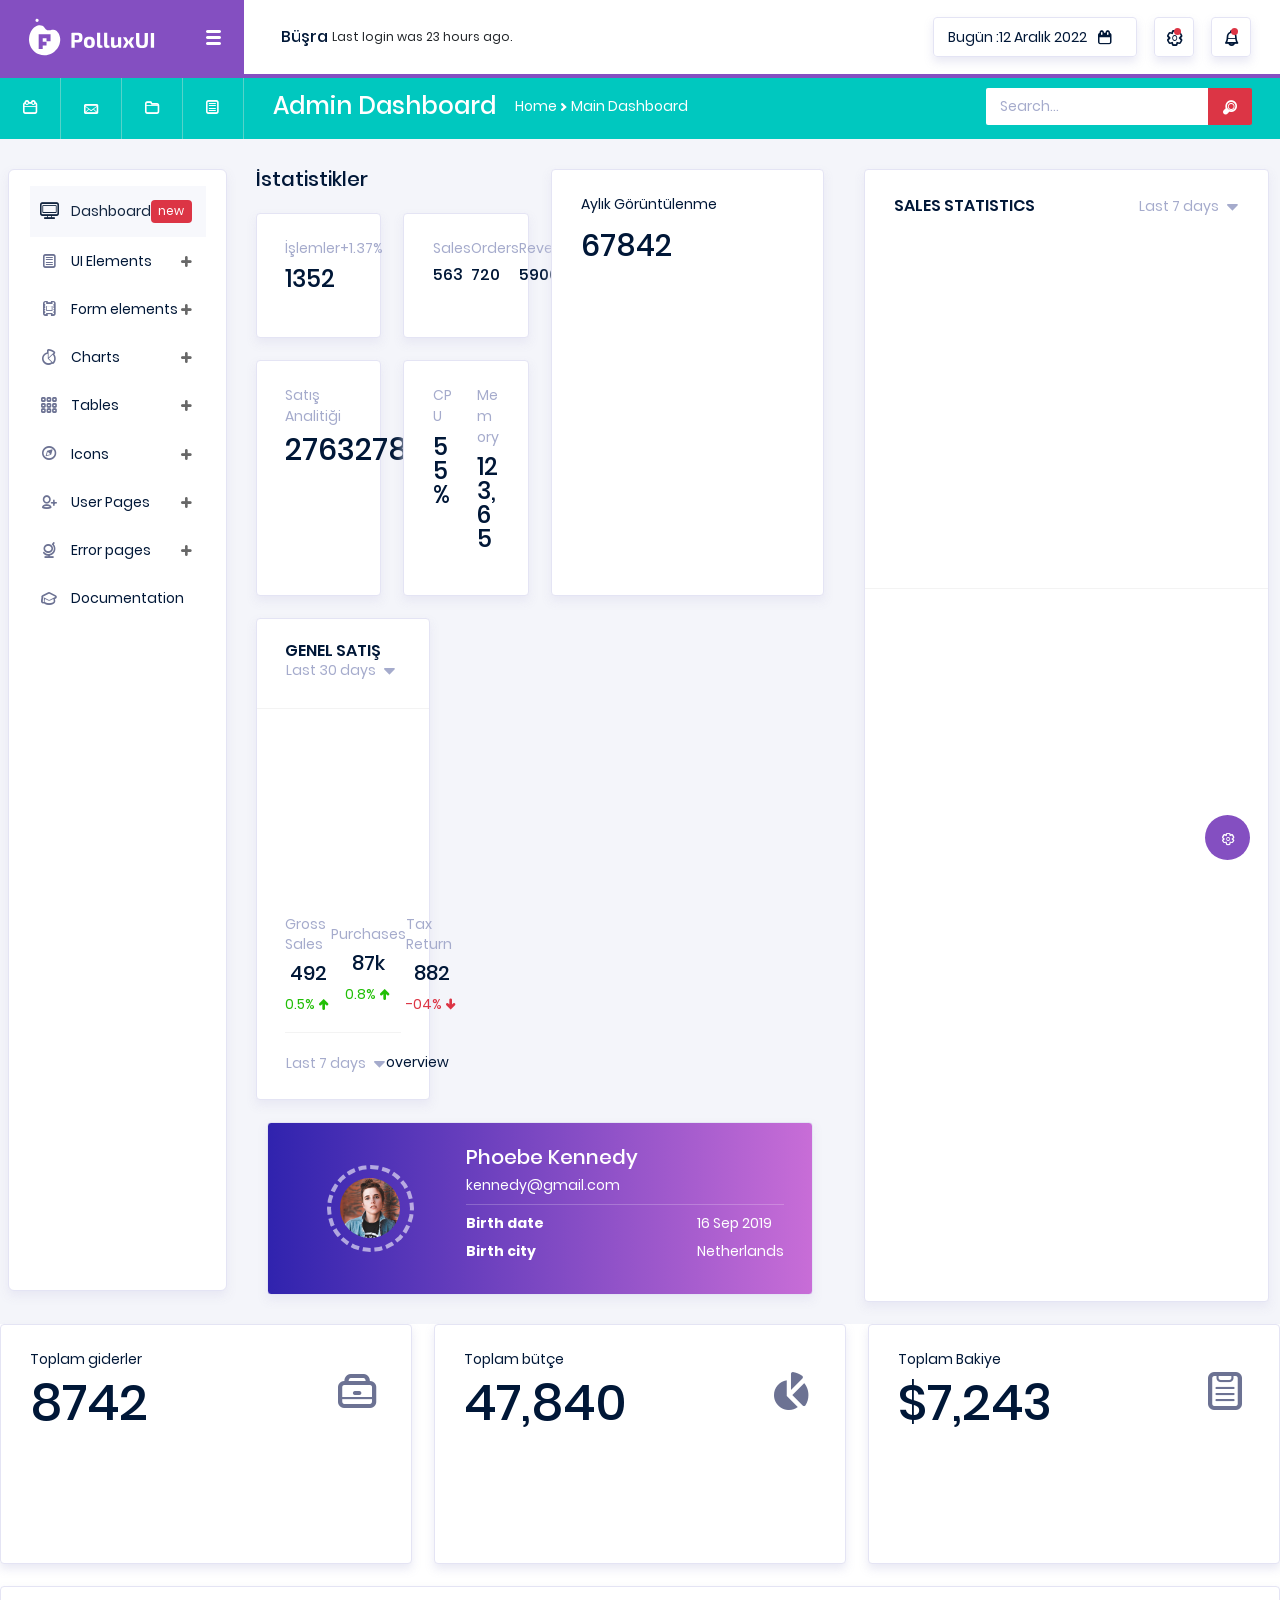
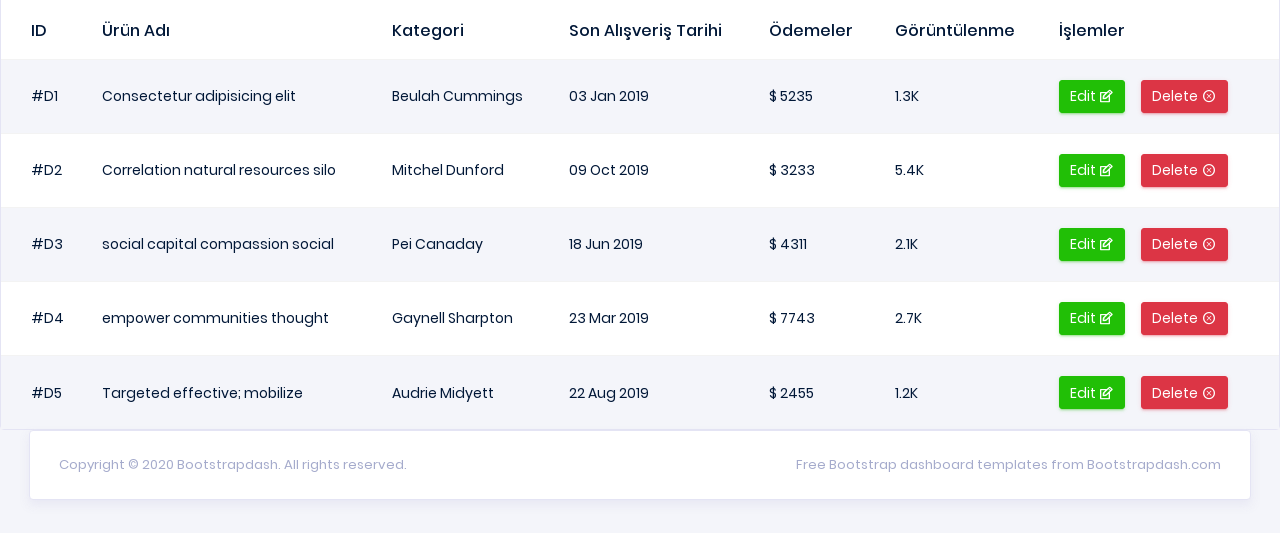
==== polluxui-free-admin-template-1.0.0/template/index.html @ efff7665 "web tasarım" ====
<!DOCTYPE html>
<html lang="en">

<head>
  <!-- Required meta tags -->
  <meta charset="utf-8">
  <meta name="viewport" content="width=device-width, initial-scale=1, shrink-to-fit=no">
  <title>PolluxUI Admin</title>
  <!-- base:css -->
  <link rel="stylesheet" href="vendors/typicons/typicons.css">
  <link rel="stylesheet" href="vendors/css/vendor.bundle.base.css">
  <!-- endinject -->
  <!-- plugin css for this page -->
  <!-- End plugin css for this page -->
  <!-- inject:css -->
  <link rel="stylesheet" href="css/vertical-layout-light/style.css">
  <!-- endinject -->
  <link rel="shortcut icon" href="images/favicon.png" />
</head>
<body>
 
  <div class="container-scroller">
    <!-- partial:partials/_navbar.html -->
    <nav class="navbar col-lg-12 col-12 p-0 fixed-top d-flex flex-row">
      <div class="navbar-brand-wrapper d-flex justify-content-center">
        <div class="navbar-brand-inner-wrapper d-flex justify-content-between align-items-center w-100">
          <a class="navbar-brand brand-logo" href="index.html"><img src="images/logo.svg" alt="logo"/></a>
          <a class="navbar-brand brand-logo-mini" href="index.html"><img src="images/logo-mini.svg" alt="logo"/></a>
          <button class="navbar-toggler navbar-toggler align-self-center" type="button" data-toggle="minimize">
            <span class="typcn typcn-th-menu"></span>
          </button>
        </div>
      </div>
      <div class="navbar-menu-wrapper d-flex align-items-center justify-content-end">
        <ul class="navbar-nav mr-lg-2">
          <li class="nav-item nav-profile dropdown">
            <a class="nav-link" href="#" data-toggle="dropdown" id="profileDropdown">
              <span class="nav-profile-name">Büşra</span>
            </a>
            <div class="dropdown-menu dropdown-menu-right navbar-dropdown" aria-labelledby="profileDropdown">
              <a class="dropdown-item">
                <i class="typcn typcn-cog-outline text-primary"></i>
                Settings
              </a>
              <a class="dropdown-item">
                <i class="typcn typcn-eject text-primary"></i>
                Logout
              </a>
            </div>
          </li>
          <li class="nav-item nav-user-status dropdown">
              <p class="mb-0">Last login was 23 hours ago.</p>
          </li>
        </ul>
        <ul class="navbar-nav navbar-nav-right">
          <li class="nav-item nav-date dropdown">
            <a class="nav-link d-flex justify-content-center align-items-center" href="javascript:;">
              <h6 class="date mb-0">Bugün :12 Aralık 2022</h6>
              <i class="typcn typcn-calendar"></i>
            </a>
          </li>
          <li class="nav-item dropdown">
            <a class="nav-link count-indicator dropdown-toggle d-flex justify-content-center align-items-center" id="messageDropdown" href="#" data-toggle="dropdown">
              <i class="typcn typcn-cog-outline mx-0"></i>
              <span class="count"></span>
            </a>
            <div class="dropdown-menu dropdown-menu-right navbar-dropdown preview-list" aria-labelledby="messageDropdown">
              <p class="mb-0 font-weight-normal float-left dropdown-header">Messages</p>
              <a class="dropdown-item preview-item">
                <div class="preview-thumbnail">
                    <img src="images/faces/face4.jpg" alt="image" class="profile-pic">
                </div>
                <div class="preview-item-content flex-grow">
                  <h6 class="preview-subject ellipsis font-weight-normal">David Grey
                  </h6>
                  <p class="font-weight-light small-text text-muted mb-0">
                    The meeting is cancelled
                  </p>
                </div>
              </a>
              <a class="dropdown-item preview-item">
                <div class="preview-thumbnail">
                    <img src="images/faces/face2.jpg" alt="image" class="profile-pic">
                </div>
                <div class="preview-item-content flex-grow">
                  <h6 class="preview-subject ellipsis font-weight-normal">Tim Cook
                  </h6>
                  <p class="font-weight-light small-text text-muted mb-0">
                    New product launch
                  </p>
                </div>
              </a>
              <a class="dropdown-item preview-item">
                <div class="preview-thumbnail">
                    <img src="images/faces/face3.jpg" alt="image" class="profile-pic">
                </div>
                <div class="preview-item-content flex-grow">
                  <h6 class="preview-subject ellipsis font-weight-normal"> Johnson
                  </h6>
                  <p class="font-weight-light small-text text-muted mb-0">
                    Upcoming board meeting
                  </p>
                </div>
              </a>
            </div>
          </li>
          <li class="nav-item dropdown mr-0">
            <a class="nav-link count-indicator dropdown-toggle d-flex align-items-center justify-content-center" id="notificationDropdown" href="#" data-toggle="dropdown">
              <i class="typcn typcn-bell mx-0"></i>
              <span class="count"></span>
            </a>
            <div class="dropdown-menu dropdown-menu-right navbar-dropdown preview-list" aria-labelledby="notificationDropdown">
              <p class="mb-0 font-weight-normal float-left dropdown-header">Notifications</p>
              <a class="dropdown-item preview-item">
                <div class="preview-thumbnail">
                  <div class="preview-icon bg-success">
                    <i class="typcn typcn-info mx-0"></i>
                  </div>
                </div>
                <div class="preview-item-content">
                  <h6 class="preview-subject font-weight-normal">Application Error</h6>
                  <p class="font-weight-light small-text mb-0 text-muted">
                    Just now
                  </p>
                </div>
              </a>
              <a class="dropdown-item preview-item">
                <div class="preview-thumbnail">
                  <div class="preview-icon bg-warning">
                    <i class="typcn typcn-cog-outline mx-0"></i>
                  </div>
                </div>
                <div class="preview-item-content">
                  <h6 class="preview-subject font-weight-normal">Settings</h6>
                  <p class="font-weight-light small-text mb-0 text-muted">
                    Private message
                  </p>
                </div>
              </a>
              <a class="dropdown-item preview-item">
                <div class="preview-thumbnail">
                  <div class="preview-icon bg-info">
                    <i class="typcn typcn-user mx-0"></i> 
                  </div>
                </div>
                <div class="preview-item-content">
                  <h6 class="preview-subject font-weight-normal">New user registration</h6>
                  <p class="font-weight-light small-text mb-0 text-muted">
                    2 days ago
                  </p>
                </div>
              </a>
            </div>
          </li>
        </ul>
        <button class="navbar-toggler navbar-toggler-right d-lg-none align-self-center" type="button" data-toggle="offcanvas">
          <span class="typcn typcn-th-menu"></span>
        </button>
      </div>
    </nav>
    <!-- partial -->
    <nav class="navbar-breadcrumb col-xl-12 col-12 d-flex flex-row p-0">
      <div class="navbar-links-wrapper d-flex align-items-stretch">
        <div class="nav-link">
          <a href="javascript:;"><i class="typcn typcn-calendar-outline"></i></a>
        </div>
        <div class="nav-link">
          <a href="javascript:;"><i class="typcn typcn-mail"></i></a>
        </div>
        <div class="nav-link">
          <a href="javascript:;"><i class="typcn typcn-folder"></i></a>
        </div>
        <div class="nav-link">
          <a href="javascript:;"><i class="typcn typcn-document-text"></i></a>
        </div>
      </div>
      <div class="navbar-menu-wrapper d-flex align-items-center justify-content-end">
        <ul class="navbar-nav mr-lg-2">
          <li class="nav-item ml-0">
            <h4 class="mb-0"> Admin Dashboard</h4>
          </li>
          <li class="nav-item">
            <div class="d-flex align-items-baseline">
              <p class="mb-0">Home</p>
              <i class="typcn typcn-chevron-right"></i>
              <p class="mb-0">Main Dashboard</p>
            </div>
          </li>
        </ul>
        <ul class="navbar-nav navbar-nav-right">
          <li class="nav-item nav-search d-none d-md-block mr-0">
            <div class="input-group">
              <input type="text" class="form-control" placeholder="Search..." aria-label="search" aria-describedby="search">
              <div class="input-group-prepend">
                <span class="input-group-text" id="search">
                  <i class="typcn typcn-zoom"></i>
                </span>
              </div>
            </div>
          </li>
        </ul>
      </div>
    </nav>
    <div class="container-fluid page-body-wrapper">
      <!-- partial:partials/_settings-panel.html -->
      <div class="theme-setting-wrapper">
        <div id="settings-trigger"><i class="typcn typcn-cog-outline"></i></div>
        <div id="theme-settings" class="settings-panel">
          <i class="settings-close typcn typcn-times"></i>
          <p class="settings-heading">SIDEBAR SKINS</p>
          <div class="sidebar-bg-options selected" id="sidebar-light-theme"><div class="img-ss rounded-circle bg-light border mr-3"></div>Light</div>
          <div class="sidebar-bg-options" id="sidebar-dark-theme"><div class="img-ss rounded-circle bg-dark border mr-3"></div>Dark</div>
          <p class="settings-heading mt-2">HEADER SKINS</p>
          <div class="color-tiles mx-0 px-4">
            <div class="tiles success"></div>
            <div class="tiles warning"></div>
            <div class="tiles danger"></div>
            <div class="tiles info"></div>
            <div class="tiles dark"></div>
            <div class="tiles default"></div>
          </div>
        </div>
      </div>
      <div id="right-sidebar" class="settings-panel">
        <i class="settings-close typcn typcn-times"></i>
        <ul class="nav nav-tabs" id="setting-panel" role="tablist">
          <li class="nav-item">
            <a class="nav-link active" id="todo-tab" data-toggle="tab" href="#todo-section" role="tab" aria-controls="todo-section" aria-expanded="true">TO DO LIST</a>
          </li>
          <li class="nav-item">
            <a class="nav-link" id="chats-tab" data-toggle="tab" href="#chats-section" role="tab" aria-controls="chats-section">CHATS</a>
          </li>
        </ul>
        <div class="tab-content" id="setting-content">
          <div class="tab-pane fade show active scroll-wrapper" id="todo-section" role="tabpanel" aria-labelledby="todo-section">
            <div class="add-items d-flex px-3 mb-0">
              <form class="form w-100">
                <div class="form-group d-flex">
                  <input type="text" class="form-control todo-list-input" placeholder="Add To-do">
                  <button type="submit" class="add btn btn-primary todo-list-add-btn" id="add-task">Add</button>
                </div>
              </form>
            </div>
            <div class="list-wrapper px-3">
              <ul class="d-flex flex-column-reverse todo-list">
                <li>
                  <div class="form-check">
                    <label class="form-check-label">
                      <input class="checkbox" type="checkbox">
                      Team review meeting at 3.00 PM
                    </label>
                  </div>
                  <i class="remove typcn typcn-delete-outline"></i>
                </li>
                <li>
                  <div class="form-check">
                    <label class="form-check-label">
                      <input class="checkbox" type="checkbox">
                      Prepare for presentation
                    </label>
                  </div>
                  <i class="remove typcn typcn-delete-outline"></i>
                </li>
                <li>
                  <div class="form-check">
                    <label class="form-check-label">
                      <input class="checkbox" type="checkbox">
                      Resolve all the low priority tickets due today
                    </label>
                  </div>
                  <i class="remove typcn typcn-delete-outline"></i>
                </li>
                <li class="completed">
                  <div class="form-check">
                    <label class="form-check-label">
                      <input class="checkbox" type="checkbox" checked>
                      Schedule meeting for next week
                    </label>
                  </div>
                  <i class="remove typcn typcn-delete-outline"></i>
                </li>
                <li class="completed">
                  <div class="form-check">
                    <label class="form-check-label">
                      <input class="checkbox" type="checkbox" checked>
                      Project review
                    </label>
                  </div>
                  <i class="remove typcn typcn-delete-outline"></i>
                </li>
              </ul>
            </div>
            <div class="events py-4 border-bottom px-3">
              <div class="wrapper d-flex mb-2">
                <i class="typcn typcn-media-record-outline text-primary mr-2"></i>
                <span>Feb 11 2018</span>
              </div>
              <p class="mb-0 font-weight-thin text-gray">Creating component page</p>
              <p class="text-gray mb-0">build a js based app</p>
            </div>
            <div class="events pt-4 px-3">
              <div class="wrapper d-flex mb-2">
                <i class="typcn typcn-media-record-outline text-primary mr-2"></i>
                <span>Feb 7 2018</span>
              </div>
              <p class="mb-0 font-weight-thin text-gray">Meeting with Alisa</p>
              <p class="text-gray mb-0 ">Call Sarah Graves</p>
            </div>
          </div>
          <!-- To do section tab ends -->
          <div class="tab-pane fade" id="chats-section" role="tabpanel" aria-labelledby="chats-section">
            <div class="d-flex align-items-center justify-content-between border-bottom">
              <p class="settings-heading border-top-0 mb-3 pl-3 pt-0 border-bottom-0 pb-0">Friends</p>
              <small class="settings-heading border-top-0 mb-3 pt-0 border-bottom-0 pb-0 pr-3 font-weight-normal">See All</small>
            </div>
            <ul class="chat-list">
              <li class="list active">
                <div class="profile"><img src="images/faces/face1.jpg" alt="image"><span class="online"></span></div>
                <div class="info">
                  <p>Thomas Douglas</p>
                  <p>Available</p>
                </div>
                <small class="text-muted my-auto">19 min</small>
              </li>
              <li class="list">
                <div class="profile"><img src="images/faces/face2.jpg" alt="image"><span class="offline"></span></div>
                <div class="info">
                  <div class="wrapper d-flex">
                    <p>Catherine</p>
                  </div>
                  <p>Away</p>
                </div>
                <div class="badge badge-success badge-pill my-auto mx-2">4</div>
                <small class="text-muted my-auto">23 min</small>
              </li>
              <li class="list">
                <div class="profile"><img src="images/faces/face3.jpg" alt="image"><span class="online"></span></div>
                <div class="info">
                  <p>Daniel Russell</p>
                  <p>Available</p>
                </div>
                <small class="text-muted my-auto">14 min</small>
              </li>
              <li class="list">
                <div class="profile"><img src="images/faces/face4.jpg" alt="image"><span class="offline"></span></div>
                <div class="info">
                  <p>James Richardson</p>
                  <p>Away</p>
                </div>
                <small class="text-muted my-auto">2 min</small>
              </li>
              <li class="list">
                <div class="profile"><img src="images/faces/face5.jpg" alt="image"><span class="online"></span></div>
                <div class="info">
                  <p>Madeline Kennedy</p>
                  <p>Available</p>
                </div>
                <small class="text-muted my-auto">5 min</small>
              </li>
              <li class="list">
                <div class="profile"><img src="images/faces/face6.jpg" alt="image"><span class="online"></span></div>
                <div class="info">
                  <p>Sarah Graves</p>
                  <p>Available</p>
                </div>
                <small class="text-muted my-auto">47 min</small>
              </li>
            </ul>
          </div>
          <!-- chat tab ends -->
        </div>
      </div>
      <!-- partial -->
      <!-- partial:partials/_sidebar.html -->
      <nav class="sidebar sidebar-offcanvas" id="sidebar">
        <ul class="nav">
          <li class="nav-item">
            <a class="nav-link" href="index.html">
              <i class="typcn typcn-device-desktop menu-icon"></i>
              <span class="menu-title">Dashboard</span>
              <div class="badge badge-danger">new</div>
            </a>
          </li>
          <li class="nav-item">
            <a class="nav-link" data-toggle="collapse" href="#ui-basic" aria-expanded="false" aria-controls="ui-basic">
              <i class="typcn typcn-document-text menu-icon"></i>
              <span class="menu-title">UI Elements</span>
              <i class="menu-arrow"></i>
            </a>
            <div class="collapse" id="ui-basic">
              <ul class="nav flex-column sub-menu">
                <li class="nav-item"> <a class="nav-link" href="pages/ui-features/buttons.html">Buttons</a></li>
                <li class="nav-item"> <a class="nav-link" href="pages/ui-features/dropdowns.html">Dropdowns</a></li>
                <li class="nav-item"> <a class="nav-link" href="pages/ui-features/typography.html">Typography</a></li>
              </ul>
            </div>
          </li>
          <li class="nav-item">
            <a class="nav-link" data-toggle="collapse" href="#form-elements" aria-expanded="false" aria-controls="form-elements">
              <i class="typcn typcn-film menu-icon"></i>
              <span class="menu-title">Form elements</span>
              <i class="menu-arrow"></i>
            </a>
            <div class="collapse" id="form-elements">
              <ul class="nav flex-column sub-menu">
                <li class="nav-item"><a class="nav-link" href="pages/forms/basic_elements.html">Basic Elements</a></li>
              </ul>
            </div>
          </li>
          <li class="nav-item">
            <a class="nav-link" data-toggle="collapse" href="#charts" aria-expanded="false" aria-controls="charts">
              <i class="typcn typcn-chart-pie-outline menu-icon"></i>
              <span class="menu-title">Charts</span>
              <i class="menu-arrow"></i>
            </a>
            <div class="collapse" id="charts">
              <ul class="nav flex-column sub-menu">
                <li class="nav-item"> <a class="nav-link" href="pages/charts/chartjs.html">ChartJs</a></li>
              </ul>
            </div>
          </li>
          <li class="nav-item">
            <a class="nav-link" data-toggle="collapse" href="#tables" aria-expanded="false" aria-controls="tables">
              <i class="typcn typcn-th-small-outline menu-icon"></i>
              <span class="menu-title">Tables</span>
              <i class="menu-arrow"></i>
            </a>
            <div class="collapse" id="tables">
              <ul class="nav flex-column sub-menu">
                <li class="nav-item"> <a class="nav-link" href="pages/tables/basic-table.html">Basic table</a></li>
              </ul>
            </div>
          </li>
          <li class="nav-item">
            <a class="nav-link" data-toggle="collapse" href="#icons" aria-expanded="false" aria-controls="icons">
              <i class="typcn typcn-compass menu-icon"></i>
              <span class="menu-title">Icons</span>
              <i class="menu-arrow"></i>
            </a>
            <div class="collapse" id="icons">
              <ul class="nav flex-column sub-menu">
                <li class="nav-item"> <a class="nav-link" href="pages/icons/mdi.html">Mdi icons</a></li>
              </ul>
            </div>
          </li>
          <li class="nav-item">
            <a class="nav-link" data-toggle="collapse" href="#auth" aria-expanded="false" aria-controls="auth">
              <i class="typcn typcn-user-add-outline menu-icon"></i>
              <span class="menu-title">User Pages</span>
              <i class="menu-arrow"></i>
            </a>
            <div class="collapse" id="auth">
              <ul class="nav flex-column sub-menu">
                <li class="nav-item"> <a class="nav-link" href="pages/samples/login.html"> Login </a></li>
                <li class="nav-item"> <a class="nav-link" href="pages/samples/register.html"> Register </a></li>
              </ul>
            </div>
          </li>
          <li class="nav-item">
            <a class="nav-link" data-toggle="collapse" href="#error" aria-expanded="false" aria-controls="error">
              <i class="typcn typcn-globe-outline menu-icon"></i>
              <span class="menu-title">Error pages</span>
              <i class="menu-arrow"></i>
            </a>
            <div class="collapse" id="error">
              <ul class="nav flex-column sub-menu">
                <li class="nav-item"> <a class="nav-link" href="pages/samples/error-404.html"> 404 </a></li>
                <li class="nav-item"> <a class="nav-link" href="pages/samples/error-500.html"> 500 </a></li>
              </ul>
            </div>
          </li>
          <li class="nav-item">
            <a class="nav-link" href="https://bootstrapdash.com/demo/polluxui-free/docs/documentation.html">
              <i class="typcn typcn-mortar-board menu-icon"></i>
              <span class="menu-title">Documentation</span>
            </a>
          </li>
        </ul>
      </nav>
      <!-- partial -->
      <div class="main-panel">
        <div class="content-wrapper">

          <div class="row">
            <div class="col-xl-6 grid-margin stretch-card flex-column">
                <h5 class="mb-2 text-titlecase mb-4">İstatistikler</h5>
              <div class="row">
                <div class="col-md-6 grid-margin stretch-card">
                  <div class="card">
                    <div class="card-body d-flex flex-column justify-content-between">
                      <div class="d-flex justify-content-between align-items-center mb-2">
                        <p class="mb-0 text-muted">İşlemler
                        </p>
                        <p class="mb-0 text-muted">+1.37%</p>
                      </div>
                      <h4>1352</h4>
                      <canvas id="transactions-chart" class="mt-auto" height="65"></canvas>
                    </div>
                  </div>
                </div>
                <div class="col-md-6 grid-margin stretch-card">
                  <div class="card">
                    <div class="card-body d-flex flex-column justify-content-between">
                      <div class="d-flex justify-content-between align-items-center mb-2">
                        <div>
                          <p class="mb-2 text-muted">Sales</p>
                          <h6 class="mb-0">563</h6>
                        </div>
                        <div>
                          <p class="mb-2 text-muted">Orders</p>
                          <h6 class="mb-0">720</h6>
                        </div>
                        <div>
                          <p class="mb-2 text-muted">Revenue</p>
                          <h6 class="mb-0">5900</h6>
                        </div>
                      </div>
                      <canvas id="sales-chart-a" class="mt-auto" height="65"></canvas>
                    </div>
                  </div>
                </div>
              </div>
              <div class="row h-100">
                <div class="col-md-6 stretch-card grid-margin grid-margin-md-0">
                  <div class="card">
                    <div class="card-body d-flex flex-column justify-content-between">
                      <p class="text-muted">Satış Analitiği
                      </p>
                      <div class="d-flex justify-content-between align-items-center mb-2">
                        <h3 class="mb-">27632</h3>
                        <h3 class="mb-">78%</h3>
                      </div>
                      <canvas id="sales-chart-b" class="mt-auto" height="38"></canvas>
                    </div>
                  </div>
                </div>
                <div class="col-md-6 stretch-card">
                  <div class="card">
                    <div class="card-body">
                      <div class="row h-100">
                        <div class="col-6 d-flex flex-column justify-content-between">
                          <p class="text-muted">CPU</p>
                          <h4>55%</h4>
                          <canvas id="cpu-chart" class="mt-auto"></canvas>
                        </div>
                        <div class="col-6 d-flex flex-column justify-content-between">
                          <p class="text-muted">Memory</p>
                          <h4>123,65</h4>
                          <canvas id="memory-chart" class="mt-auto"></canvas>
                        </div>
                      </div>
                    </div>
                  </div>
                </div>
              </div>
            </div>
            <div class="col-xl-6 grid-margin stretch-card flex-column">
              
              <div class="row h-100">
                <div class="col-md-12 stretch-card">
                  <div class="card">
                    <div class="card-body">
                      <div class="d-flex justify-content-between align-items-start flex-wrap">
                        <div>
                          <p class="mb-3">Aylık Görüntülenme
                          </p>
                          <h3>67842</h3>
                        </div>
                        <div id="income-chart-legend" class="d-flex flex-wrap mt-1 mt-md-0"></div>
                      </div>
                      <canvas id="income-chart"></canvas>
                    </div>
                  </div>
                </div>
              </div>
            </div>
          </div>

          <div class="row">
            <div class="col-xl-4 grid-margin stretch-card">
              <div class="card">
                <div class="card-body border-bottom">
                  <div class="d-flex justify-content-between align-items-center flex-wrap">
                    <h6 class="mb-2 mb-md-0 text-uppercase font-weight-medium">GENEL SATIŞ
                    </h6>
                    <div class="dropdown">
                      <button class="btn bg-white p-0 pb-1 text-muted btn-sm dropdown-toggle" type="button" id="dropdownMenuSizeButton3" data-toggle="dropdown" aria-haspopup="true" aria-expanded="false">
                          Last 30 days
                      </button>
                      <div class="dropdown-menu" aria-labelledby="dropdownMenuSizeButton3">
                        <h6 class="dropdown-header">Settings</h6>
                        <a class="dropdown-item" href="javascript:;">Action</a>
                        <a class="dropdown-item" href="javascript:;">Another action</a>
                        <a class="dropdown-item" href="javascript:;">Something else here</a>
                        <div class="dropdown-divider"></div>
                        <a class="dropdown-item" href="javascript:;">Separated link</a>
                      </div>
                    </div>
                  </div>
                </div>
                <div class="card-body">
                  <canvas id="sales-chart-c" class="mt-2"></canvas>
                  <div class="d-flex align-items-center justify-content-between border-bottom pb-3 mb-3 mt-4">
                    <div class="d-flex flex-column justify-content-center align-items-center">
                      <p class="text-muted">Gross Sales</p>
                      <h5>492</h5>
                      <div class="d-flex align-items-baseline">
                        <p class="text-success mb-0">0.5%</p>
                        <i class="typcn typcn-arrow-up-thick text-success"></i>
                      </div>
                    </div>
                    <div class="d-flex flex-column justify-content-center align-items-center">
                      <p class="text-muted">Purchases</p>
                      <h5>87k</h5>
                      <div class="d-flex align-items-baseline">
                        <p class="text-success mb-0">0.8%</p>
                        <i class="typcn typcn-arrow-up-thick text-success"></i>
                      </div>
                    </div>
                    <div class="d-flex flex-column justify-content-center align-items-center">
                      <p class="text-muted">Tax Return</p>
                      <h5>882</h5>
                      <div class="d-flex align-items-baseline">
                        <p class="text-danger mb-0">-04%</p>
                        <i class="typcn typcn-arrow-down-thick text-danger"></i>
                      </div>
                    </div>
                  </div>
                  <div class="d-flex justify-content-between align-items-center">
                    <div class="dropdown">
                      <button class="btn bg-white p-0 pb-1 pt-1 text-muted btn-sm dropdown-toggle" type="button" id="dropdownMenuSizeButton3" data-toggle="dropdown" aria-haspopup="true" aria-expanded="false">
                          Last 7 days
                      </button>
                      <div class="dropdown-menu" aria-labelledby="dropdownMenuSizeButton3">
                        <h6 class="dropdown-header">Settings</h6>
                        <a class="dropdown-item" href="javascript:;">Action</a>
                        <a class="dropdown-item" href="javascript:;">Another action</a>
                        <a class="dropdown-item" href="javascript:;">Something else here</a>
                        <div class="dropdown-divider"></div>
                        <a class="dropdown-item" href="javascript:;">Separated link</a>
                      </div>
                    </div>
                    <p class="mb-0">overview</p>
                  </div>
                </div>
              </div>
            </div>
            <div class="col-md-6 col-xl-4 grid-margin stretch-card">
              <div class="row">
                
                  
                      <div class="d-flex flex-column align-items-center justify-content-center h-100">
                        
                        <form class="form d-flex flex-column align-items-center justify-content-between w-100">
                        
                         
                        </form>
                      </div>
                    </div>
                  </div>
                </div>
                <div class="col-md-12 stretch-card">
                  <div class="card profile-card bg-gradient-primary">
                    <div class="card-body">
                      <div class="row align-items-center h-100">
                        <div class="col-md-4">
                          <figure class="avatar mx-auto mb-4 mb-md-0">
                            <img src="images/faces/face20.jpg" alt="avatar">
                          </figure>
                        </div>
                        <div class="col-md-8">
                          <h5 class="text-white text-center text-md-left">Phoebe Kennedy</h5>
                          <p class="text-white text-center text-md-left">kennedy@gmail.com</p>
                          <div class="d-flex align-items-center justify-content-between info pt-2">
                            <div>
                              <p class="text-white font-weight-bold">Birth date</p>
                              <p class="text-white font-weight-bold">Birth city</p>
                            </div>
                            <div>
                              <p class="text-white">16 Sep 2019</p>
                              <p class="text-white">Netherlands</p>
                            </div>
                          </div>
                        </div>
                      </div>
                    </div>
                  </div>
                </div>
              </div>
            </div>
            <div class="col-md-6 col-xl-4 grid-margin stretch-card">
              <div class="card">
                <div class="card-body border-bottom">
                  <div class="d-flex justify-content-between align-items-center flex-wrap">
                    <h6 class="mb-2 mb-md-0 text-uppercase font-weight-medium">Sales statistics</h6>
                    <div class="dropdown">
                      <button class="btn bg-white p-0 pb-1 text-muted btn-sm dropdown-toggle" type="button" id="dropdownMenuSizeButton4" data-toggle="dropdown" aria-haspopup="true" aria-expanded="false">
                          Last 7 days
                      </button>
                      <div class="dropdown-menu" aria-labelledby="dropdownMenuSizeButton4">
                        <h6 class="dropdown-header">Settings</h6>
                        <a class="dropdown-item" href="javascript:;">Action</a>
                        <a class="dropdown-item" href="javascript:;">Another action</a>
                        <a class="dropdown-item" href="javascript:;">Something else here</a>
                        <div class="dropdown-divider"></div>
                        <a class="dropdown-item" href="javascript:;">Separated link</a>
                      </div>
                    </div>
                  </div>
                </div>
                <div class="card-body">
                  <canvas id="sales-chart-d" height="320"></canvas>
                </div>
              </div>
            </div>
          </div>

          <div class="row">
            <div class="col-md-4 grid-margin stretch-card">
              <div class="card">
                <div class="card-body">
                  <div class="d-flex align-items-center justify-content-between justify-content-md-center justify-content-xl-between flex-wrap mb-4">
                    <div>
                      <p class="mb-2 text-md-center text-lg-left">Toplam giderler
                      </p>
                      <h1 class="mb-0">8742</h1>
                    </div>
                    <i class="typcn typcn-briefcase icon-xl text-secondary"></i>
                  </div>
                  <canvas id="expense-chart" height="80"></canvas>
                </div>
              </div>
            </div>
            <div class="col-md-4 grid-margin stretch-card">
              <div class="card">
                <div class="card-body">
                  <div class="d-flex align-items-center justify-content-between justify-content-md-center justify-content-xl-between flex-wrap mb-4">
                    <div>
                      <p class="mb-2 text-md-center text-lg-left">Toplam bütçe
                      </p>
                      <h1 class="mb-0">47,840</h1>
                    </div>
                    <i class="typcn typcn-chart-pie icon-xl text-secondary"></i>
                  </div>
                  <canvas id="budget-chart" height="80"></canvas>
                </div>
              </div>
            </div>
            <div class="col-md-4 grid-margin stretch-card">
              <div class="card">
                <div class="card-body">
                  <div class="d-flex align-items-center justify-content-between justify-content-md-center justify-content-xl-between flex-wrap mb-4">
                    <div>
                      <p class="mb-2 text-md-center text-lg-left">Toplam Bakiye</p>
                      <h1 class="mb-0">$7,243</h1>
                    </div>
                    <i class="typcn typcn-clipboard icon-xl text-secondary"></i>
                  </div>
                  <canvas id="balance-chart" height="80"></canvas>
                </div>
              </div>
            </div>
          </div>

          <div class="row">
            <div class="col-md-12">
              <div class="card">
                <div class="table-responsive pt-3">
                  <table class="table table-striped project-orders-table">
                    <thead>
                      <tr>
                        <th class="ml-5">ID</th>
                        <th>Ürün Adı</th>
                        <th>Kategori</th>
                        <th>Son Alışveriş Tarihi</th>
                        <th>Ödemeler	</th>
                        <th>Görüntülenme</th>
                        <th>İşlemler</th>
                      </tr>
                    </thead>
                    <tbody>
                      <tr>
                        <td>#D1</td>
                        <td>Consectetur adipisicing elit </td>
                        <td>Beulah Cummings</td>
                        <td>03 Jan 2019</td>
                        <td>$ 5235</td>
                        <td>1.3K</td>
                        <td>
                          <div class="d-flex align-items-center">
                            <button type="button" class="btn btn-success btn-sm btn-icon-text mr-3">
                              Edit
                              <i class="typcn typcn-edit btn-icon-append"></i>                          
                            </button>
                            <button type="button" class="btn btn-danger btn-sm btn-icon-text">
                              Delete
                              <i class="typcn typcn-delete-outline btn-icon-append"></i>                          
                            </button>
                          </div>
                        </td>
                      </tr>
                      <tr>
                        <td>#D2</td>
                        <td>Correlation natural resources silo</td>
                        <td>Mitchel Dunford</td>
                        <td>09 Oct 2019</td>
                        <td>$ 3233</td>
                        <td>5.4K</td>
                        <td>
                          <div class="d-flex align-items-center">
                            <button type="button" class="btn btn-success btn-sm btn-icon-text mr-3">
                              Edit
                              <i class="typcn typcn-edit btn-icon-append"></i>                          
                            </button>
                            <button type="button" class="btn btn-danger btn-sm btn-icon-text">
                              Delete
                              <i class="typcn typcn-delete-outline btn-icon-append"></i>                          
                            </button>
                          </div>
                        </td>
                      </tr>
                      <tr>
                        <td>#D3</td>
                        <td>social capital compassion social</td>
                        <td>Pei Canaday</td>
                        <td>18 Jun 2019</td>
                        <td>$ 4311</td>
                        <td>2.1K</td>
                        <td>
                          <div class="d-flex align-items-center">
                            <button type="button" class="btn btn-success btn-sm btn-icon-text mr-3">
                              Edit
                              <i class="typcn typcn-edit btn-icon-append"></i>                          
                            </button>
                            <button type="button" class="btn btn-danger btn-sm btn-icon-text">
                              Delete
                              <i class="typcn typcn-delete-outline btn-icon-append"></i>                          
                            </button>
                          </div>
                        </td>
                      </tr>
                      <tr>
                        <td>#D4</td>
                        <td>empower communities thought</td>
                        <td>Gaynell Sharpton</td>
                        <td>23 Mar 2019</td>
                        <td>$ 7743</td>
                        <td>2.7K</td>
                        <td>
                          <div class="d-flex align-items-center">
                            <button type="button" class="btn btn-success btn-sm btn-icon-text mr-3">
                              Edit
                              <i class="typcn typcn-edit btn-icon-append"></i>                          
                            </button>
                            <button type="button" class="btn btn-danger btn-sm btn-icon-text">
                              Delete
                              <i class="typcn typcn-delete-outline btn-icon-append"></i>                          
                            </button>
                          </div>
                        </td>
                      </tr>
                      <tr>
                        <td>#D5</td>
                        <td> Targeted effective; mobilize </td>
                        <td>Audrie Midyett</td>
                        <td>22 Aug 2019</td>
                        <td>$ 2455</td>
                        <td>1.2K</td>
                        <td>
                          <div class="d-flex align-items-center">
                            <button type="button" class="btn btn-success btn-sm btn-icon-text mr-3">
                              Edit
                              <i class="typcn typcn-edit btn-icon-append"></i>                          
                            </button>
                            <button type="button" class="btn btn-danger btn-sm btn-icon-text">
                              Delete
                              <i class="typcn typcn-delete-outline btn-icon-append"></i>                          
                            </button>
                          </div>
                        </td>
                      </tr>
                    </tbody>
                  </table>
                </div>
              </div>
            </div>
          </div>

        </div>
        <!-- content-wrapper ends -->
        <!-- partial:partials/_footer.html -->
        <footer class="footer">
            <div class="card">
                <div class="card-body">
                    <div class="d-sm-flex justify-content-center justify-content-sm-between">
                        <span class="text-muted text-center text-sm-left d-block d-sm-inline-block">Copyright © 2020 <a href="https://www.bootstrapdash.com/" class="text-muted" target="_blank">Bootstrapdash</a>. All rights reserved.</span>
                        <span class="float-none float-sm-right d-block mt-1 mt-sm-0 text-center text-muted">Free <a href="https://www.bootstrapdash.com/" class="text-muted" target="_blank">Bootstrap dashboard</a> templates from Bootstrapdash.com</span>
                    </div>
                </div>    
            </div>        
        </footer>
        <!-- partial -->
      </div>
      <!-- main-panel ends -->
    </div>
    <!-- page-body-wrapper ends -->
  </div>
  <!-- container-scroller -->

  <!-- base:js -->
  <script src="vendors/js/vendor.bundle.base.js"></script>
  <!-- endinject -->
  <!-- Plugin js for this page-->
  <script src="vendors/chart.js/Chart.min.js"></script>
  <!-- End plugin js for this page-->
  <!-- inject:js -->
  <script src="js/off-canvas.js"></script>
  <script src="js/hoverable-collapse.js"></script>
  <script src="js/template.js"></script>
  <script src="js/settings.js"></script>
  <script src="js/todolist.js"></script>
  <!-- endinject -->
  <!-- Custom js for this page-->
  <script src="js/dashboard.js"></script>
  <!-- End custom js for this page-->
</body>

</html>
---- polluxui-free-admin-template-1.0.0/template/vendors/typicons/typicons.css ----
@charset 'UTF-8';
 
/* @FONT-FACE loads font into browser */
@font-face {
  font-family: 'typicons';
  font-weight: normal;
  font-style: normal;
  src: url('typicons.eot');
  src: url('typicons.eot?#iefix') format('embedded-opentype'),
       url('typicons.woff') format('woff'),
       url('typicons.ttf') format('truetype'),
       url('typicons.svg#typicons') format('svg');
}
 
/* :before psuedo-selector inserts and styles icon */
.typcn:before {
  font-family: 'typicons';
  font-style: normal;
  font-weight: normal;
  speak: none;
  display: inline-block;
  text-decoration: inherit;
  width: 1em;
  height: 1em;
  font-size: 1em;
  text-align: center;
  -webkit-font-smoothing: antialiased;
  font-smoothing: antialiased;
  text-rendering: optimizeLegibility;
}
 
/* Code for individual icons */ 
.typcn-adjust-brightness:before { 
  content: '\e000'; /* '' */
} 
.typcn-adjust-contrast:before { 
  content: '\e001'; /* '' */
} 
.typcn-anchor-outline:before { 
  content: '\e002'; /* '' */
} 
.typcn-anchor:before { 
  content: '\e003'; /* '' */
} 
.typcn-archive:before { 
  content: '\e004'; /* '' */
} 
.typcn-arrow-back-outline:before { 
  content: '\e005'; /* '' */
} 
.typcn-arrow-back:before { 
  content: '\e006'; /* '' */
} 
.typcn-arrow-down-outline:before { 
  content: '\e007'; /* '' */
} 
.typcn-arrow-down-thick:before { 
  content: '\e008'; /* '' */
} 
.typcn-arrow-down:before { 
  content: '\e009'; /* '' */
} 
.typcn-arrow-forward-outline:before { 
  content: '\e00a'; /* '' */
} 
.typcn-arrow-forward:before { 
  content: '\e00b'; /* '' */
} 
.typcn-arrow-left-outline:before { 
  content: '\e00c'; /* '' */
} 
.typcn-arrow-left-thick:before { 
  content: '\e00d'; /* '' */
} 
.typcn-arrow-left:before { 
  content: '\e00e'; /* '' */
} 
.typcn-arrow-loop-outline:before { 
  content: '\e00f'; /* '' */
} 
.typcn-arrow-loop:before { 
  content: '\e010'; /* '' */
} 
.typcn-arrow-maximise-outline:before { 
  content: '\e011'; /* '' */
} 
.typcn-arrow-maximise:before { 
  content: '\e012'; /* '' */
} 
.typcn-arrow-minimise-outline:before { 
  content: '\e013'; /* '' */
} 
.typcn-arrow-minimise:before { 
  content: '\e014'; /* '' */
} 
.typcn-arrow-move-outline:before { 
  content: '\e015'; /* '' */
} 
.typcn-arrow-move:before { 
  content: '\e016'; /* '' */
} 
.typcn-arrow-repeat-outline:before { 
  content: '\e017'; /* '' */
} 
.typcn-arrow-repeat:before { 
  content: '\e018'; /* '' */
} 
.typcn-arrow-right-outline:before { 
  content: '\e019'; /* '' */
} 
.typcn-arrow-right-thick:before { 
  content: '\e01a'; /* '' */
} 
.typcn-arrow-right:before { 
  content: '\e01b'; /* '' */
} 
.typcn-arrow-shuffle:before { 
  content: '\e01c'; /* '' */
} 
.typcn-arrow-sorted-down:before { 
  content: '\e01d'; /* '' */
} 
.typcn-arrow-sorted-up:before { 
  content: '\e01e'; /* '' */
} 
.typcn-arrow-sync-outline:before { 
  content: '\e01f'; /* '' */
} 
.typcn-arrow-sync:before { 
  content: '\e020'; /* '' */
} 
.typcn-arrow-unsorted:before { 
  content: '\e021'; /* '' */
} 
.typcn-arrow-up-outline:before { 
  content: '\e022'; /* '' */
} 
.typcn-arrow-up-thick:before { 
  content: '\e023'; /* '' */
} 
.typcn-arrow-up:before { 
  content: '\e024'; /* '' */
} 
.typcn-at:before { 
  content: '\e025'; /* '' */
} 
.typcn-attachment-outline:before { 
  content: '\e026'; /* '' */
} 
.typcn-attachment:before { 
  content: '\e027'; /* '' */
} 
.typcn-backspace-outline:before { 
  content: '\e028'; /* '' */
} 
.typcn-backspace:before { 
  content: '\e029'; /* '' */
} 
.typcn-battery-charge:before { 
  content: '\e02a'; /* '' */
} 
.typcn-battery-full:before { 
  content: '\e02b'; /* '' */
} 
.typcn-battery-high:before { 
  content: '\e02c'; /* '' */
} 
.typcn-battery-low:before { 
  content: '\e02d'; /* '' */
} 
.typcn-battery-mid:before { 
  content: '\e02e'; /* '' */
} 
.typcn-beaker:before { 
  content: '\e02f'; /* '' */
} 
.typcn-beer:before { 
  content: '\e030'; /* '' */
} 
.typcn-bell:before { 
  content: '\e031'; /* '' */
} 
.typcn-book:before { 
  content: '\e032'; /* '' */
} 
.typcn-bookmark:before { 
  content: '\e033'; /* '' */
} 
.typcn-briefcase:before { 
  content: '\e034'; /* '' */
} 
.typcn-brush:before { 
  content: '\e035'; /* '' */
} 
.typcn-business-card:before { 
  content: '\e036'; /* '' */
} 
.typcn-calculator:before { 
  content: '\e037'; /* '' */
} 
.typcn-calendar-outline:before { 
  content: '\e038'; /* '' */
} 
.typcn-calendar:before { 
  content: '\e039'; /* '' */
} 
.typcn-camera-outline:before { 
  content: '\e03a'; /* '' */
} 
.typcn-camera:before { 
  content: '\e03b'; /* '' */
} 
.typcn-cancel-outline:before { 
  content: '\e03c'; /* '' */
} 
.typcn-cancel:before { 
  content: '\e03d'; /* '' */
} 
.typcn-chart-area-outline:before { 
  content: '\e03e'; /* '' */
} 
.typcn-chart-area:before { 
  content: '\e03f'; /* '' */
} 
.typcn-chart-bar-outline:before { 
  content: '\e040'; /* '' */
} 
.typcn-chart-bar:before { 
  content: '\e041'; /* '' */
} 
.typcn-chart-line-outline:before { 
  content: '\e042'; /* '' */
} 
.typcn-chart-line:before { 
  content: '\e043'; /* '' */
} 
.typcn-chart-pie-outline:before { 
  content: '\e044'; /* '' */
} 
.typcn-chart-pie:before { 
  content: '\e045'; /* '' */
} 
.typcn-chevron-left-outline:before { 
  content: '\e046'; /* '' */
} 
.typcn-chevron-left:before { 
  content: '\e047'; /* '' */
} 
.typcn-chevron-right-outline:before { 
  content: '\e048'; /* '' */
} 
.typcn-chevron-right:before { 
  content: '\e049'; /* '' */
} 
.typcn-clipboard:before { 
  content: '\e04a'; /* '' */
} 
.typcn-cloud-storage:before { 
  content: '\e04b'; /* '' */
} 
.typcn-cloud-storage-outline:before { 
  content: '\e054'; /* '' */
} 
.typcn-code-outline:before { 
  content: '\e04c'; /* '' */
} 
.typcn-code:before { 
  content: '\e04d'; /* '' */
} 
.typcn-coffee:before { 
  content: '\e04e'; /* '' */
} 
.typcn-cog-outline:before { 
  content: '\e04f'; /* '' */
} 
.typcn-cog:before { 
  content: '\e050'; /* '' */
} 
.typcn-compass:before { 
  content: '\e051'; /* '' */
} 
.typcn-contacts:before { 
  content: '\e052'; /* '' */
} 
.typcn-credit-card:before { 
  content: '\e053'; /* '' */
} 
.typcn-css3:before { 
  content: '\e055'; /* '' */
} 
.typcn-database:before { 
  content: '\e056'; /* '' */
} 
.typcn-delete-outline:before { 
  content: '\e057'; /* '' */
} 
.typcn-delete:before { 
  content: '\e058'; /* '' */
} 
.typcn-device-desktop:before { 
  content: '\e059'; /* '' */
} 
.typcn-device-laptop:before { 
  content: '\e05a'; /* '' */
} 
.typcn-device-phone:before { 
  content: '\e05b'; /* '' */
} 
.typcn-device-tablet:before { 
  content: '\e05c'; /* '' */
} 
.typcn-directions:before { 
  content: '\e05d'; /* '' */
} 
.typcn-divide-outline:before { 
  content: '\e05e'; /* '' */
} 
.typcn-divide:before { 
  content: '\e05f'; /* '' */
} 
.typcn-document-add:before { 
  content: '\e060'; /* '' */
} 
.typcn-document-delete:before { 
  content: '\e061'; /* '' */
} 
.typcn-document-text:before { 
  content: '\e062'; /* '' */
} 
.typcn-document:before { 
  content: '\e063'; /* '' */
} 
.typcn-download-outline:before { 
  content: '\e064'; /* '' */
} 
.typcn-download:before { 
  content: '\e065'; /* '' */
} 
.typcn-dropbox:before { 
  content: '\e066'; /* '' */
} 
.typcn-edit:before { 
  content: '\e067'; /* '' */
} 
.typcn-eject-outline:before { 
  content: '\e068'; /* '' */
} 
.typcn-eject:before { 
  content: '\e069'; /* '' */
} 
.typcn-equals-outline:before { 
  content: '\e06a'; /* '' */
} 
.typcn-equals:before { 
  content: '\e06b'; /* '' */
} 
.typcn-export-outline:before { 
  content: '\e06c'; /* '' */
} 
.typcn-export:before { 
  content: '\e06d'; /* '' */
} 
.typcn-eye-outline:before { 
  content: '\e06e'; /* '' */
} 
.typcn-eye:before { 
  content: '\e06f'; /* '' */
} 
.typcn-feather:before { 
  content: '\e070'; /* '' */
} 
.typcn-film:before { 
  content: '\e071'; /* '' */
} 
.typcn-filter:before { 
  content: '\e072'; /* '' */
} 
.typcn-flag-outline:before { 
  content: '\e073'; /* '' */
} 
.typcn-flag:before { 
  content: '\e074'; /* '' */
} 
.typcn-flash-outline:before { 
  content: '\e075'; /* '' */
} 
.typcn-flash:before { 
  content: '\e076'; /* '' */
} 
.typcn-flow-children:before { 
  content: '\e077'; /* '' */
} 
.typcn-flow-merge:before { 
  content: '\e078'; /* '' */
} 
.typcn-flow-parallel:before { 
  content: '\e079'; /* '' */
} 
.typcn-flow-switch:before { 
  content: '\e07a'; /* '' */
} 
.typcn-folder-add:before { 
  content: '\e07b'; /* '' */
} 
.typcn-folder-delete:before { 
  content: '\e07c'; /* '' */
} 
.typcn-folder-open:before { 
  content: '\e07d'; /* '' */
} 
.typcn-folder:before { 
  content: '\e07e'; /* '' */
} 
.typcn-gift:before { 
  content: '\e07f'; /* '' */
} 
.typcn-globe-outline:before { 
  content: '\e080'; /* '' */
} 
.typcn-globe:before { 
  content: '\e081'; /* '' */
} 
.typcn-group-outline:before { 
  content: '\e082'; /* '' */
} 
.typcn-group:before { 
  content: '\e083'; /* '' */
} 
.typcn-headphones:before { 
  content: '\e084'; /* '' */
} 
.typcn-heart-full-outline:before { 
  content: '\e085'; /* '' */
} 
.typcn-heart-half-outline:before { 
  content: '\e086'; /* '' */
} 
.typcn-heart-outline:before { 
  content: '\e087'; /* '' */
} 
.typcn-heart:before { 
  content: '\e088'; /* '' */
} 
.typcn-home-outline:before { 
  content: '\e089'; /* '' */
} 
.typcn-home:before { 
  content: '\e08a'; /* '' */
} 
.typcn-html5:before { 
  content: '\e08b'; /* '' */
} 
.typcn-image-outline:before { 
  content: '\e08c'; /* '' */
} 
.typcn-image:before { 
  content: '\e08d'; /* '' */
} 
.typcn-infinity-outline:before { 
  content: '\e08e'; /* '' */
} 
.typcn-infinity:before { 
  content: '\e08f'; /* '' */
} 
.typcn-info-large-outline:before { 
  content: '\e090'; /* '' */
} 
.typcn-info-large:before { 
  content: '\e091'; /* '' */
} 
.typcn-info-outline:before { 
  content: '\e092'; /* '' */
} 
.typcn-info:before { 
  content: '\e093'; /* '' */
} 
.typcn-input-checked-outline:before { 
  content: '\e094'; /* '' */
} 
.typcn-input-checked:before { 
  content: '\e095'; /* '' */
} 
.typcn-key-outline:before { 
  content: '\e096'; /* '' */
} 
.typcn-key:before { 
  content: '\e097'; /* '' */
} 
.typcn-keyboard:before { 
  content: '\e098'; /* '' */
} 
.typcn-leaf:before { 
  content: '\e099'; /* '' */
} 
.typcn-lightbulb:before { 
  content: '\e09a'; /* '' */
} 
.typcn-link-outline:before { 
  content: '\e09b'; /* '' */
} 
.typcn-link:before { 
  content: '\e09c'; /* '' */
} 
.typcn-location-arrow-outline:before { 
  content: '\e09d'; /* '' */
} 
.typcn-location-arrow:before { 
  content: '\e09e'; /* '' */
} 
.typcn-location-outline:before { 
  content: '\e09f'; /* '' */
} 
.typcn-location:before { 
  content: '\e0a0'; /* '' */
} 
.typcn-lock-closed-outline:before { 
  content: '\e0a1'; /* '' */
} 
.typcn-lock-closed:before { 
  content: '\e0a2'; /* '' */
} 
.typcn-lock-open-outline:before { 
  content: '\e0a3'; /* '' */
} 
.typcn-lock-open:before { 
  content: '\e0a4'; /* '' */
} 
.typcn-mail:before { 
  content: '\e0a5'; /* '' */
} 
.typcn-map:before { 
  content: '\e0a6'; /* '' */
} 
.typcn-media-eject-outline:before { 
  content: '\e0a7'; /* '' */
} 
.typcn-media-eject:before { 
  content: '\e0a8'; /* '' */
} 
.typcn-media-fast-forward-outline:before { 
  content: '\e0a9'; /* '' */
} 
.typcn-media-fast-forward:before { 
  content: '\e0aa'; /* '' */
} 
.typcn-media-pause-outline:before { 
  content: '\e0ab'; /* '' */
} 
.typcn-media-pause:before { 
  content: '\e0ac'; /* '' */
} 
.typcn-media-play-outline:before { 
  content: '\e0ad'; /* '' */
} 
.typcn-media-play-reverse-outline:before { 
  content: '\e0ae'; /* '' */
} 
.typcn-media-play-reverse:before { 
  content: '\e0af'; /* '' */
} 
.typcn-media-play:before { 
  content: '\e0b0'; /* '' */
} 
.typcn-media-record-outline:before { 
  content: '\e0b1'; /* '' */
} 
.typcn-media-record:before { 
  content: '\e0b2'; /* '' */
} 
.typcn-media-rewind-outline:before { 
  content: '\e0b3'; /* '' */
} 
.typcn-media-rewind:before { 
  content: '\e0b4'; /* '' */
} 
.typcn-media-stop-outline:before { 
  content: '\e0b5'; /* '' */
} 
.typcn-media-stop:before { 
  content: '\e0b6'; /* '' */
} 
.typcn-message-typing:before { 
  content: '\e0b7'; /* '' */
} 
.typcn-message:before { 
  content: '\e0b8'; /* '' */
} 
.typcn-messages:before { 
  content: '\e0b9'; /* '' */
} 
.typcn-microphone-outline:before { 
  content: '\e0ba'; /* '' */
} 
.typcn-microphone:before { 
  content: '\e0bb'; /* '' */
} 
.typcn-minus-outline:before { 
  content: '\e0bc'; /* '' */
} 
.typcn-minus:before { 
  content: '\e0bd'; /* '' */
} 
.typcn-mortar-board:before { 
  content: '\e0be'; /* '' */
} 
.typcn-news:before { 
  content: '\e0bf'; /* '' */
} 
.typcn-notes-outline:before { 
  content: '\e0c0'; /* '' */
} 
.typcn-notes:before { 
  content: '\e0c1'; /* '' */
} 
.typcn-pen:before { 
  content: '\e0c2'; /* '' */
} 
.typcn-pencil:before { 
  content: '\e0c3'; /* '' */
} 
.typcn-phone-outline:before { 
  content: '\e0c4'; /* '' */
} 
.typcn-phone:before { 
  content: '\e0c5'; /* '' */
} 
.typcn-pi-outline:before { 
  content: '\e0c6'; /* '' */
} 
.typcn-pi:before { 
  content: '\e0c7'; /* '' */
} 
.typcn-pin-outline:before { 
  content: '\e0c8'; /* '' */
} 
.typcn-pin:before { 
  content: '\e0c9'; /* '' */
} 
.typcn-pipette:before { 
  content: '\e0ca'; /* '' */
} 
.typcn-plane-outline:before { 
  content: '\e0cb'; /* '' */
} 
.typcn-plane:before { 
  content: '\e0cc'; /* '' */
} 
.typcn-plug:before { 
  content: '\e0cd'; /* '' */
} 
.typcn-plus-outline:before { 
  content: '\e0ce'; /* '' */
} 
.typcn-plus:before { 
  content: '\e0cf'; /* '' */
} 
.typcn-point-of-interest-outline:before { 
  content: '\e0d0'; /* '' */
} 
.typcn-point-of-interest:before { 
  content: '\e0d1'; /* '' */
} 
.typcn-power-outline:before { 
  content: '\e0d2'; /* '' */
} 
.typcn-power:before { 
  content: '\e0d3'; /* '' */
} 
.typcn-printer:before { 
  content: '\e0d4'; /* '' */
} 
.typcn-puzzle-outline:before { 
  content: '\e0d5'; /* '' */
} 
.typcn-puzzle:before { 
  content: '\e0d6'; /* '' */
} 
.typcn-radar-outline:before { 
  content: '\e0d7'; /* '' */
} 
.typcn-radar:before { 
  content: '\e0d8'; /* '' */
} 
.typcn-refresh-outline:before { 
  content: '\e0d9'; /* '' */
} 
.typcn-refresh:before { 
  content: '\e0da'; /* '' */
} 
.typcn-rss-outline:before { 
  content: '\e0db'; /* '' */
} 
.typcn-rss:before { 
  content: '\e0dc'; /* '' */
} 
.typcn-scissors-outline:before { 
  content: '\e0dd'; /* '' */
} 
.typcn-scissors:before { 
  content: '\e0de'; /* '' */
} 
.typcn-shopping-bag:before { 
  content: '\e0df'; /* '' */
} 
.typcn-shopping-cart:before { 
  content: '\e0e0'; /* '' */
} 
.typcn-social-at-circular:before { 
  content: '\e0e1'; /* '' */
} 
.typcn-social-dribbble-circular:before { 
  content: '\e0e2'; /* '' */
} 
.typcn-social-dribbble:before { 
  content: '\e0e3'; /* '' */
} 
.typcn-social-facebook-circular:before { 
  content: '\e0e4'; /* '' */
} 
.typcn-social-facebook:before { 
  content: '\e0e5'; /* '' */
} 
.typcn-social-flickr-circular:before { 
  content: '\e0e6'; /* '' */
} 
.typcn-social-flickr:before { 
  content: '\e0e7'; /* '' */
} 
.typcn-social-github-circular:before { 
  content: '\e0e8'; /* '' */
} 
.typcn-social-github:before { 
  content: '\e0e9'; /* '' */
} 
.typcn-social-google-plus-circular:before { 
  content: '\e0ea'; /* '' */
} 
.typcn-social-google-plus:before { 
  content: '\e0eb'; /* '' */
} 
.typcn-social-instagram-circular:before { 
  content: '\e0ec'; /* '' */
} 
.typcn-social-instagram:before { 
  content: '\e0ed'; /* '' */
} 
.typcn-social-last-fm-circular:before { 
  content: '\e0ee'; /* '' */
} 
.typcn-social-last-fm:before { 
  content: '\e0ef'; /* '' */
} 
.typcn-social-linkedin-circular:before { 
  content: '\e0f0'; /* '' */
} 
.typcn-social-linkedin:before { 
  content: '\e0f1'; /* '' */
} 
.typcn-social-pinterest-circular:before { 
  content: '\e0f2'; /* '' */
} 
.typcn-social-pinterest:before { 
  content: '\e0f3'; /* '' */
} 
.typcn-social-skype-outline:before { 
  content: '\e0f4'; /* '' */
} 
.typcn-social-skype:before { 
  content: '\e0f5'; /* '' */
} 
.typcn-social-tumbler-circular:before { 
  content: '\e0f6'; /* '' */
} 
.typcn-social-tumbler:before { 
  content: '\e0f7'; /* '' */
} 
.typcn-social-twitter-circular:before { 
  content: '\e0f8'; /* '' */
} 
.typcn-social-twitter:before { 
  content: '\e0f9'; /* '' */
} 
.typcn-social-vimeo-circular:before { 
  content: '\e0fa'; /* '' */
} 
.typcn-social-vimeo:before { 
  content: '\e0fb'; /* '' */
} 
.typcn-social-youtube-circular:before { 
  content: '\e0fc'; /* '' */
} 
.typcn-social-youtube:before { 
  content: '\e0fd'; /* '' */
} 
.typcn-sort-alphabetically-outline:before { 
  content: '\e0fe'; /* '' */
} 
.typcn-sort-alphabetically:before { 
  content: '\e0ff'; /* '' */
} 
.typcn-sort-numerically-outline:before { 
  content: '\e100'; /* '' */
} 
.typcn-sort-numerically:before { 
  content: '\e101'; /* '' */
} 
.typcn-spanner-outline:before { 
  content: '\e102'; /* '' */
} 
.typcn-spanner:before { 
  content: '\e103'; /* '' */
} 
.typcn-spiral:before { 
  content: '\e104'; /* '' */
} 
.typcn-star-full-outline:before { 
  content: '\e105'; /* '' */
} 
.typcn-star-half-outline:before { 
  content: '\e106'; /* '' */
} 
.typcn-star-half:before { 
  content: '\e107'; /* '' */
} 
.typcn-star-outline:before { 
  content: '\e108'; /* '' */
} 
.typcn-star:before { 
  content: '\e109'; /* '' */
} 
.typcn-starburst-outline:before { 
  content: '\e10a'; /* '' */
} 
.typcn-starburst:before { 
  content: '\e10b'; /* '' */
} 
.typcn-stopwatch:before { 
  content: '\e10c'; /* '' */
} 
.typcn-support:before { 
  content: '\e10d'; /* '' */
} 
.typcn-tabs-outline:before { 
  content: '\e10e'; /* '' */
} 
.typcn-tag:before { 
  content: '\e10f'; /* '' */
} 
.typcn-tags:before { 
  content: '\e110'; /* '' */
} 
.typcn-th-large-outline:before { 
  content: '\e111'; /* '' */
} 
.typcn-th-large:before { 
  content: '\e112'; /* '' */
} 
.typcn-th-list-outline:before { 
  content: '\e113'; /* '' */
} 
.typcn-th-list:before { 
  content: '\e114'; /* '' */
} 
.typcn-th-menu-outline:before { 
  content: '\e115'; /* '' */
} 
.typcn-th-menu:before { 
  content: '\e116'; /* '' */
} 
.typcn-th-small-outline:before { 
  content: '\e117'; /* '' */
} 
.typcn-th-small:before { 
  content: '\e118'; /* '' */
} 
.typcn-thermometer:before { 
  content: '\e119'; /* '' */
} 
.typcn-thumbs-down:before { 
  content: '\e11a'; /* '' */
} 
.typcn-thumbs-ok:before { 
  content: '\e11b'; /* '' */
} 
.typcn-thumbs-up:before { 
  content: '\e11c'; /* '' */
} 
.typcn-tick-outline:before { 
  content: '\e11d'; /* '' */
} 
.typcn-tick:before { 
  content: '\e11e'; /* '' */
} 
.typcn-ticket:before { 
  content: '\e11f'; /* '' */
} 
.typcn-time:before { 
  content: '\e120'; /* '' */
} 
.typcn-times-outline:before { 
  content: '\e121'; /* '' */
} 
.typcn-times:before { 
  content: '\e122'; /* '' */
} 
.typcn-trash:before { 
  content: '\e123'; /* '' */
} 
.typcn-tree:before { 
  content: '\e124'; /* '' */
} 
.typcn-upload-outline:before { 
  content: '\e125'; /* '' */
} 
.typcn-upload:before { 
  content: '\e126'; /* '' */
} 
.typcn-user-add-outline:before { 
  content: '\e127'; /* '' */
} 
.typcn-user-add:before { 
  content: '\e128'; /* '' */
} 
.typcn-user-delete-outline:before { 
  content: '\e129'; /* '' */
} 
.typcn-user-delete:before { 
  content: '\e12a'; /* '' */
} 
.typcn-user-outline:before { 
  content: '\e12b'; /* '' */
} 
.typcn-user:before { 
  content: '\e12c'; /* '' */
} 
.typcn-vendor-android:before { 
  content: '\e12d'; /* '' */
} 
.typcn-vendor-apple:before { 
  content: '\e12e'; /* '' */
} 
.typcn-vendor-microsoft:before { 
  content: '\e12f'; /* '' */
} 
.typcn-video-outline:before { 
  content: '\e130'; /* '' */
} 
.typcn-video:before { 
  content: '\e131'; /* '' */
} 
.typcn-volume-down:before { 
  content: '\e132'; /* '' */
} 
.typcn-volume-mute:before { 
  content: '\e133'; /* '' */
} 
.typcn-volume-up:before { 
  content: '\e134'; /* '' */
} 
.typcn-volume:before { 
  content: '\e135'; /* '' */
} 
.typcn-warning-outline:before { 
  content: '\e136'; /* '' */
} 
.typcn-warning:before { 
  content: '\e137'; /* '' */
} 
.typcn-watch:before { 
  content: '\e138'; /* '' */
} 
.typcn-waves-outline:before { 
  content: '\e139'; /* '' */
} 
.typcn-waves:before { 
  content: '\e13a'; /* '' */
} 
.typcn-weather-cloudy:before { 
  content: '\e13b'; /* '' */
} 
.typcn-weather-downpour:before { 
  content: '\e13c'; /* '' */
} 
.typcn-weather-night:before { 
  content: '\e13d'; /* '' */
} 
.typcn-weather-partly-sunny:before { 
  content: '\e13e'; /* '' */
} 
.typcn-weather-shower:before { 
  content: '\e13f'; /* '' */
} 
.typcn-weather-snow:before { 
  content: '\e140'; /* '' */
} 
.typcn-weather-stormy:before { 
  content: '\e141'; /* '' */
} 
.typcn-weather-sunny:before { 
  content: '\e142'; /* '' */
} 
.typcn-weather-windy-cloudy:before { 
  content: '\e143'; /* '' */
} 
.typcn-weather-windy:before { 
  content: '\e144'; /* '' */
} 
.typcn-wi-fi-outline:before { 
  content: '\e145'; /* '' */
} 
.typcn-wi-fi:before { 
  content: '\e146'; /* '' */
} 
.typcn-wine:before { 
  content: '\e147'; /* '' */
} 
.typcn-world-outline:before { 
  content: '\e148'; /* '' */
} 
.typcn-world:before { 
  content: '\e149'; /* '' */
} 
.typcn-zoom-in-outline:before { 
  content: '\e14a'; /* '' */
} 
.typcn-zoom-in:before { 
  content: '\e14b'; /* '' */
} 
.typcn-zoom-out-outline:before { 
  content: '\e14c'; /* '' */
} 
.typcn-zoom-out:before { 
  content: '\e14d'; /* '' */
} 
.typcn-zoom-outline:before { 
  content: '\e14e'; /* '' */
} 
.typcn-zoom:before { 
  content: '\e14f'; /* '' */
}
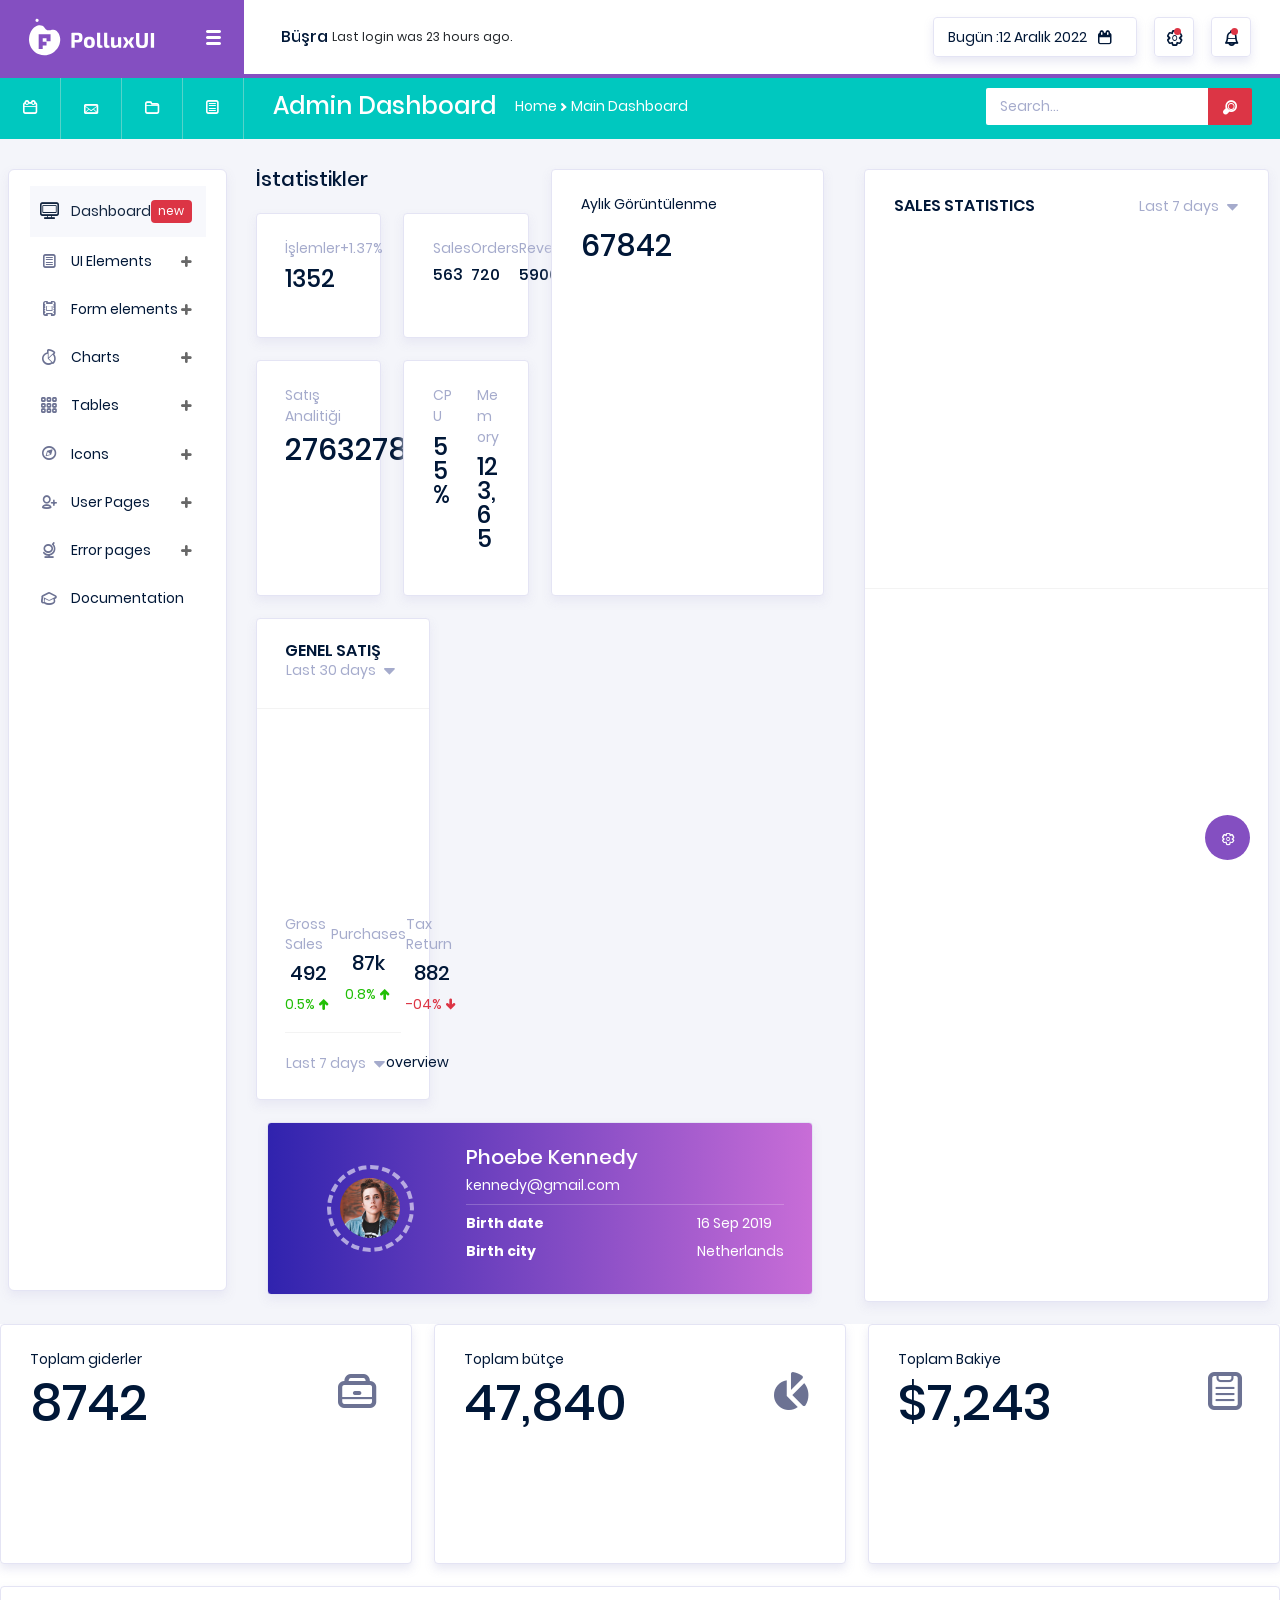
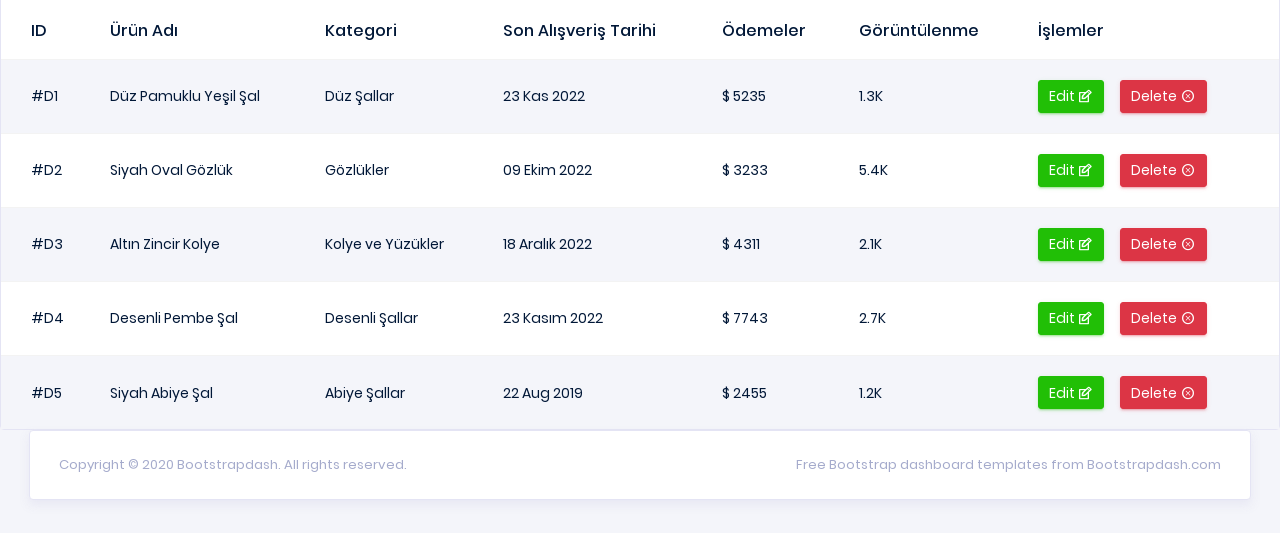
==== commit c8217eee: "Update index.html" ====
--- a/polluxui-free-admin-template-1.0.0/template/index.html
+++ b/polluxui-free-admin-template-1.0.0/template/index.html
@@ -781,9 +781,10 @@
                     <tbody>
                       <tr>
                         <td>#D1</td>
-                        <td>Consectetur adipisicing elit </td>
-                        <td>Beulah Cummings</td>
-                        <td>03 Jan 2019</td>
+                        <td>Düz Pamuklu Yeşil Şal
+                        </td>
+                        <td>Düz Şallar</td>
+                        <td>23 Kas 2022</td>
                         <td>$ 5235</td>
                         <td>1.3K</td>
                         <td>
@@ -801,9 +802,10 @@
                       </tr>
                       <tr>
                         <td>#D2</td>
-                        <td>Correlation natural resources silo</td>
-                        <td>Mitchel Dunford</td>
-                        <td>09 Oct 2019</td>
+                        <td>Siyah Oval Gözlük
+                        </td>
+                        <td>Gözlükler</td>
+                        <td>09 Ekim 2022</td>
                         <td>$ 3233</td>
                         <td>5.4K</td>
                         <td>
@@ -821,9 +823,10 @@
                       </tr>
                       <tr>
                         <td>#D3</td>
-                        <td>social capital compassion social</td>
-                        <td>Pei Canaday</td>
-                        <td>18 Jun 2019</td>
+                        <td>Altın Zincir Kolye
+                        </td>
+                        <td>Kolye ve Yüzükler</td>
+                        <td>18 Aralık 2022</td>
                         <td>$ 4311</td>
                         <td>2.1K</td>
                         <td>
@@ -841,9 +844,10 @@
                       </tr>
                       <tr>
                         <td>#D4</td>
-                        <td>empower communities thought</td>
-                        <td>Gaynell Sharpton</td>
-                        <td>23 Mar 2019</td>
+                        <td>Desenli Pembe Şal
+                        </td>
+                        <td>Desenli Şallar</td>
+                        <td>23 Kasım 2022</td>
                         <td>$ 7743</td>
                         <td>2.7K</td>
                         <td>
@@ -861,8 +865,9 @@
                       </tr>
                       <tr>
                         <td>#D5</td>
-                        <td> Targeted effective; mobilize </td>
-                        <td>Audrie Midyett</td>
+                        <td> Siyah Abiye Şal
+                        </td>
+                        <td>Abiye Şallar</td>
                         <td>22 Aug 2019</td>
                         <td>$ 2455</td>
                         <td>1.2K</td>
